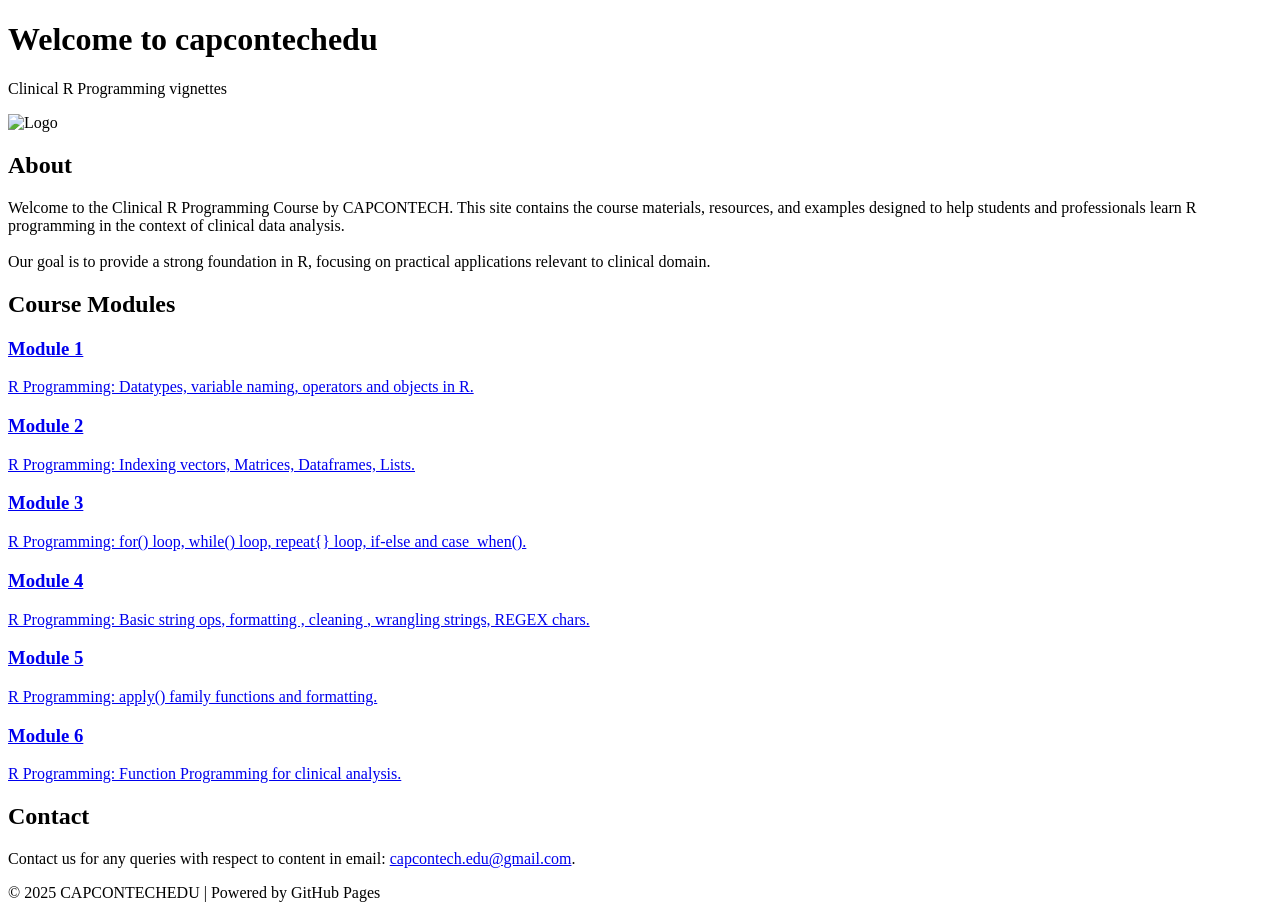
==== index.html @ c860b98e "update contact info" ====
<!DOCTYPE html>
<html lang="en">
  <head>
    <meta charset="UTF-8" />
    <meta name="viewport" content="width=device-width, initial-scale=1.0" />
    <title>Capcontech: Clinical R Programming course</title>

    <!--include favicon -->
    <link rel="icon" type="image/png" href="./docs/css/logo.png" />

    <!--External style sheet-->
    <link rel="stylesheet" href="./docs/css/style.css" />

    <script>
      window.addEventListener("scroll", () => {
        document.body.classList.toggle("scrolled", window.scrollY > 20);
      });
    </script>
  </head>

  <body>
    <header id="main-header">
      <div class="header-content">
        <div class="header-text">
          <h1>Welcome to capcontechedu</h1>
          <p>Clinical R Programming vignettes</p>
        </div>
        <div class="header-logo">
          <img src="./docs/css/logo.png" alt="Logo" />
        </div>
      </div>
    </header>

    <!--<main>-->

    <section class="section">
      <h2>About</h2>
      <p>
        Welcome to the Clinical R Programming Course by CAPCONTECH. This site
        contains the course materials, resources, and examples designed to help
        students and professionals learn R programming in the context of
        clinical data analysis.
        <br /><br />
        Our goal is to provide a strong foundation in R, focusing on practical
        applications relevant to clinical domain.
      </p>
    </section>

    <section class="section">
      <h2>Course Modules</h2>

      <div class="card-grid">
        <a href="./docs/CRP-datatypes.html" class="card">
          <h3>Module 1</h3>
          <p>
            R Programming: Datatypes, variable naming, operators and objects in
            R.
          </p>
        </a>

        <a href="./docs/CRP-Indexing.html" class="card">
          <h3>Module 2</h3>
          <p>R Programming: Indexing vectors, Matrices, Dataframes, Lists.</p>
        </a>

        <a href="./docs/CRP-loops-and-conditional-format.html" class="card">
          <h3>Module 3</h3>
          <p>
            R Programming: for() loop, while() loop, repeat{} loop, if-else and case_when().
          </p>
        </a>
        
        <a href="./docs/CRP-strings.html" class="card">
          <h3>Module 4</h3>
          <p>
            R Programming: Basic string ops, formatting , cleaning , wrangling
            strings, REGEX chars.
          </p>
        </a>

        <a href="./docs/CRP-apply()-and-formatting.html" class="card">
          <h3>Module 5</h3>
          <p>
            R Programming: apply() family functions and formatting.
          </p>
        </a>
        
        <a href="./docs/CRP-function-program.html" class="card">
          <h3>Module 6</h3>
          <p>
            R Programming: Function Programming for clinical analysis.
          </p>
        </a>
        
      </div>
    </section>

    <section class="section">
      <h2>Contact</h2>
      <p>
        Contact us for any queries with respect to content in email:
        <a href="capcontech.edu@gmail.com">capcontech.edu@gmail.com</a>.
      </p>
    </section>

    <!--</main>-->
    <footer>© 2025 CAPCONTECHEDU | Powered by GitHub Pages</footer>

    <script>
      // Shrink logo on scroll
      const header = document.getElementById("main-header");
      const logo = document.querySelector(".header-logo img");

      window.addEventListener("scroll", () => {
        if (window.scrollY > 50) {
          header.classList.add("scrolled");
          logo.classList.add("shrink");
        } else {
          header.classList.remove("scrolled");
          logo.classList.remove("shrink");
        }
      });
    </script>
  </body>
</html>
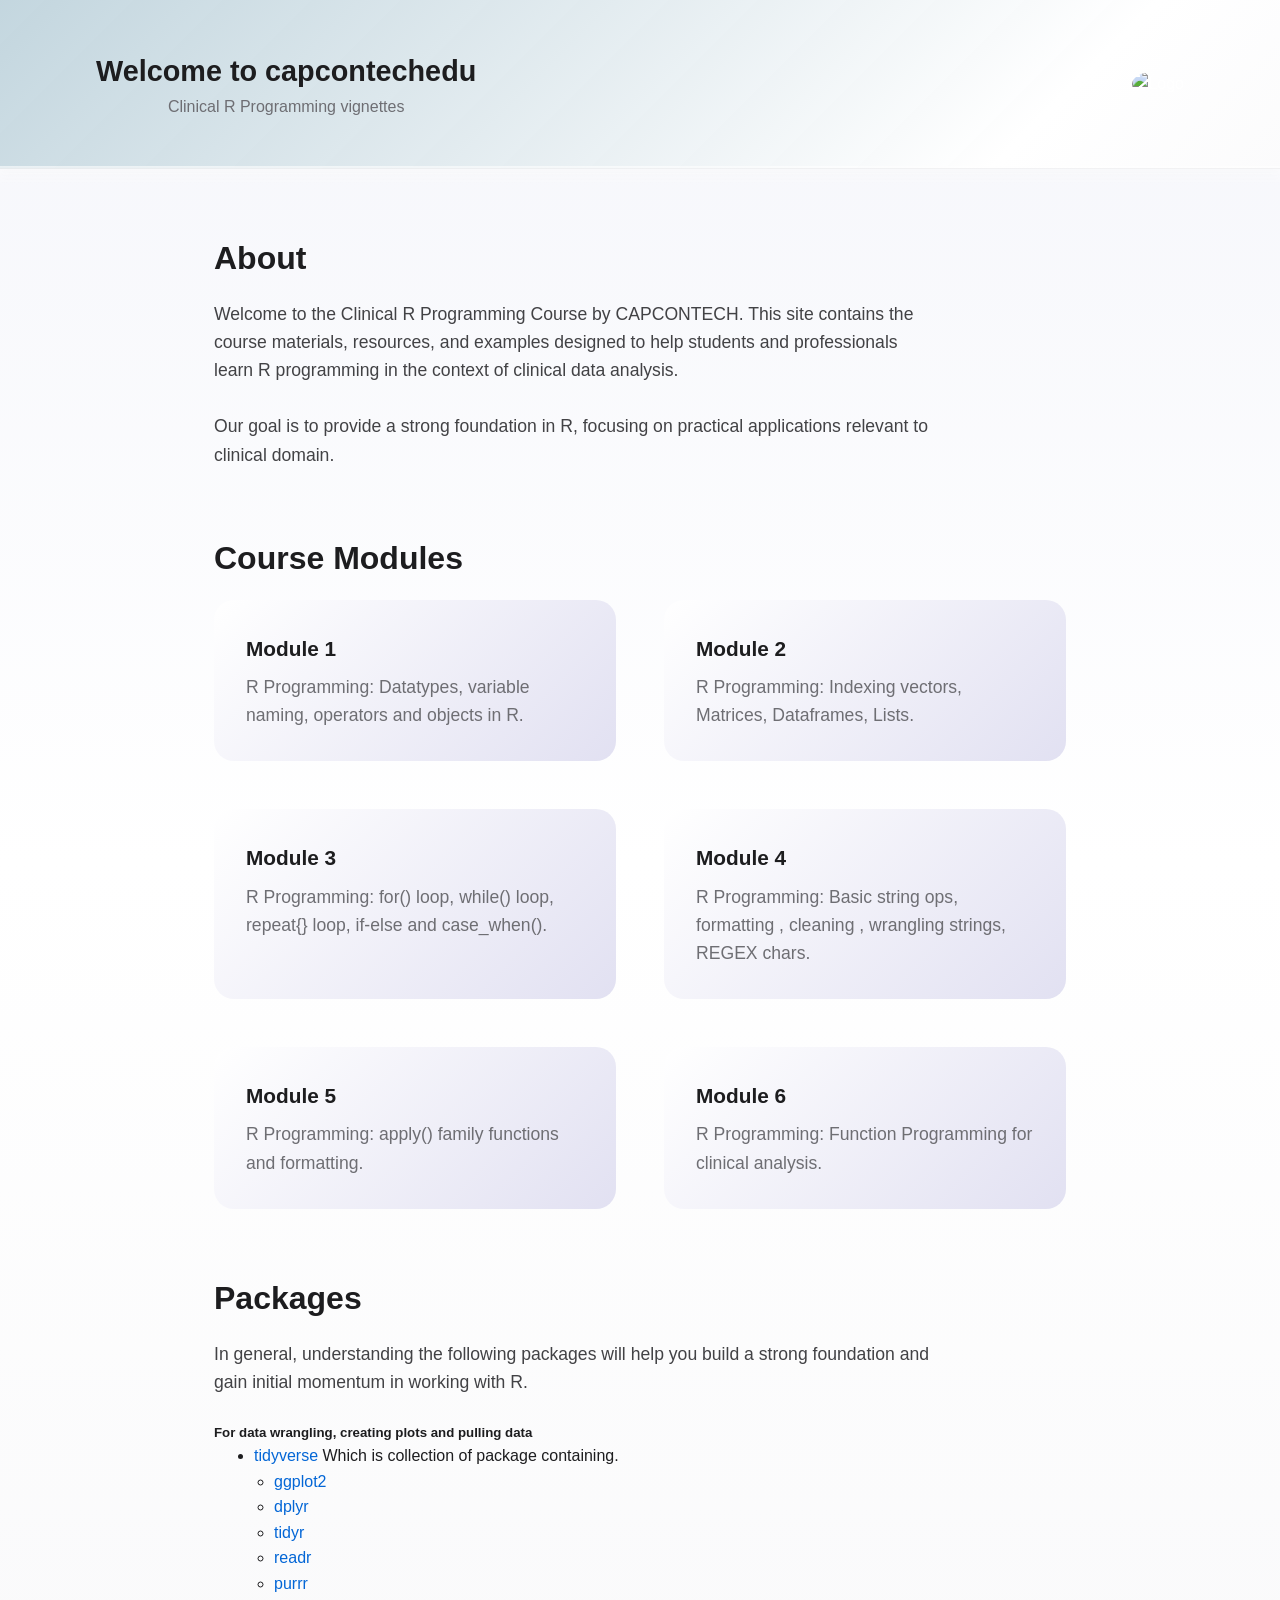
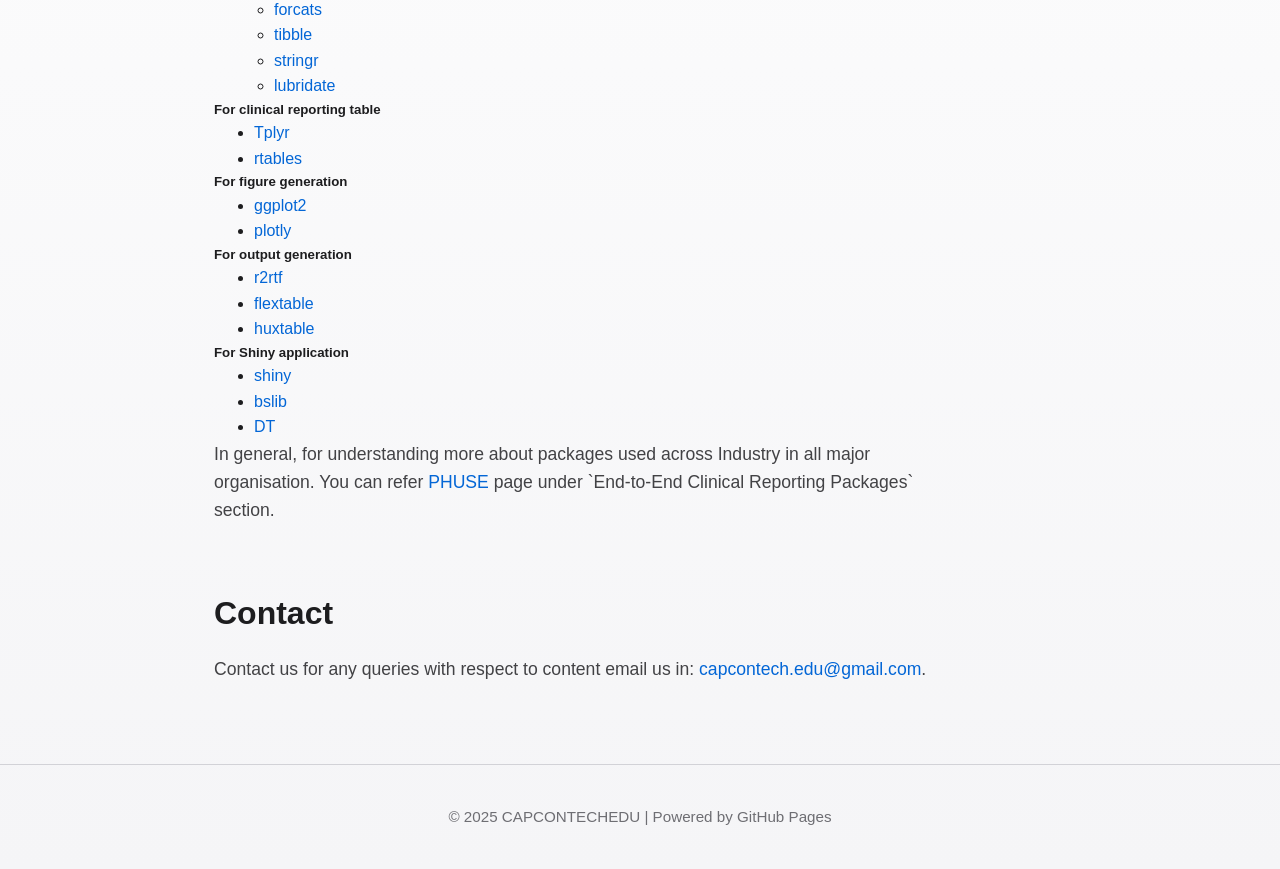
==== commit 47dc2ee4: "update index page" ====
--- a/index.html
+++ b/index.html
@@ -45,7 +45,7 @@
         applications relevant to clinical domain.
       </p>
     </section>
-
+    
     <section class="section">
       <h2>Course Modules</h2>
 
@@ -96,13 +96,63 @@
     </section>
 
     <section class="section">
+      <h2>Packages</h2>
+      <p>In general, understanding the following packages will help you build a strong foundation and gain initial momentum in working with R.</p>
+      <br>
+      <h5>For data wrangling, creating plots and pulling data</h5>
+      <ul>
+        <li class='sublist'><a href="https://tidyverse.org/packages/" target="_blank">tidyverse</a> Which is collection of package containing.</li>
+        <ul>
+          <li><a href="https://ggplot2.tidyverse.org/" target="_blank">ggplot2</a></li>
+          <li><a href="https://dplyr.tidyverse.org/" target='_blank'>dplyr</a></li>
+          <li><a href="https://tidyr.tidyverse.org/" target='_blank'>tidyr</a></li>
+          <li><a href="https://readr.tidyverse.org/" target='_blank'>readr</a></li>
+          <li><a href="https://purrr.tidyverse.org/" target='_blank'>purrr</a></li>
+          <li><a href="https://forcats.tidyverse.org/" target='_blank'>forcats</a></li>
+          <li><a href="https://tibble.tidyverse.org/" target='_blank'>tibble</a></li>
+          <li><a href="https://stringr.tidyverse.org/" target='_blank'>stringr</a></li>
+          <li><a href="https://lubridate.tidyverse.org/" target='_blank'>lubridate</a></li>
+        </ul>
+      </ul>
+      <h5>For clinical reporting table</h5>
+      <ul>
+        <li class='sublist'><a href="https://atorus-research.github.io/Tplyr/" target='_blank'>Tplyr</a></li>
+        <li class='sublist'><a href="https://insightsengineering.github.io/rtables/latest-tag/" target='_blank'>rtables</a></li>
+      </ul>
+      <h5>For figure generation</h5>
+      <ul>
+        <li class='sublist'><a href="https://ggplot2.tidyverse.org/" target="_blank">ggplot2</a></li>
+        <li class='sublist'><a href="https://plotly.com/r/getting-started/" target='_blank'>plotly</a></li>
+
+    </ul>
+      <h5>For output generation</h5>
+      <ul>
+              <li class='sublist'><a href="https://merck.github.io/r2rtf/" target='_blank'>r2rtf</a></li>
+      <li class='sublist'><a href="https://ardata-fr.github.io/flextable-book/" target='_blank'>flextable</a></li>
+      <li class='sublist'><a href="https://hughjonesd.github.io/huxtable/" target='_blank'>huxtable</a></li>
+      </ul>
+      <h5>For Shiny application</h5>
+      <ul>
+          <li class='sublist'><a href="https://cran.r-project.org/package=shiny" target="_blank">shiny</a></li>
+          <li class='sublist'><a href="https://cran.r-project.org/package=bslib" target="_blank">bslib</a></li>
+          <li class='sublist'><a href="https://cran.r-project.org/package=DT" target="_blank">DT</a></li>
+      </ul>
+    
+    <p>
+      In general, for understanding more about packages used across Industry in all major organisation. You can refer
+      <a hrf="https://pharmaverse.org/e2eclinical/">PHUSE</a> page under `End-to-End Clinical Reporting Packages` section.
+    </p>
+    </section>
+    
+    
+    <section class="section">
       <h2>Contact</h2>
       <p>
-        Contact us for any queries with respect to content in email:
+        Contact us for any queries with respect to content email us in:
         <a href="capcontech.edu@gmail.com">capcontech.edu@gmail.com</a>.
       </p>
     </section>
-
+    
     <!--</main>-->
     <footer>© 2025 CAPCONTECHEDU | Powered by GitHub Pages</footer>
 
--- a/docs/css/style.css
+++ b/docs/css/style.css
@@ -0,0 +1,313 @@
+/* =========================================================
+   RESET
+   ========================================================= */
+* {
+  margin: 0;
+  padding: 0;
+  box-sizing: border-box;
+}
+
+/* =========================================================
+   BASE / GLOBAL
+   ========================================================= */
+html {
+  min-height: 100%;
+}
+
+body {
+  font-family: -apple-system, BlinkMacSystemFont, "Segoe UI",
+    Roboto, Helvetica, Arial, sans-serif;
+  color: #1d1d1f;
+  line-height: 1.6;
+
+  /* Global Apple-style gradient */
+  background: linear-gradient(
+    180deg,
+    #f5f6fb 0%,
+    #ffffff 35%,
+    #f5f5f7 100%
+  );
+}
+
+a {
+  color: #0366d6;
+  text-decoration: none;
+}
+
+a:hover {
+  text-decoration: underline;
+}
+
+ul ul {
+  margin-left: 40px;
+}
+
+ul {
+  margin-left: 20px;
+}
+
+.sublist {
+  margin-left: 20px;
+}
+/* =========================================================
+   TYPOGRAPHY
+   ========================================================= */
+h1 {
+  color: #1d1d1f;
+}
+
+h2 {
+  font-size: 2rem;
+  font-weight: 600;
+  color: #1d1d1f;
+  margin-bottom: 1rem;
+}
+
+p {
+  color: #424245;
+}
+
+/* =========================================================
+   HEADER (YOUR FINAL DESIGN)
+   ========================================================= */
+header {
+  position: sticky;
+  top: 0;
+  z-index: 100;
+
+   padding: 2.5rem 1rem;
+  text-align: center;
+
+  background: linear-gradient(
+    135deg,
+   /* #dedef2 0%,*/
+   #c0d4ddf2,
+    #ffffff 40%,
+    #e8e8ed 100%
+  );
+  background-size: 200% 200%;
+
+  border-bottom: 1px solid rgba(210, 210, 215, 0.6);
+
+  backdrop-filter: saturate(180%) blur(20px);
+  -webkit-backdrop-filter: saturate(180%) blur(20px);
+
+  box-shadow: 0 4px 12px rgba(0, 0, 0, 0.03);
+
+  /* transition:
+    padding 0.4s ease,
+    box-shadow 0.4s ease;*/
+
+  animation: headerGradientShift 18s ease infinite;
+}
+
+header h1 {
+  font-size: 2.8rem;
+  font-weight: 600;
+  margin-bottom: 0.6rem;
+
+  transition:
+    opacity 0.35s ease,
+    transform 0.35s ease,
+    /*max-height 0.35s ease,
+    margin 0.35s ease;*/
+}
+
+header p {
+  font-size: 1.15rem;
+  color: #6e6e73;
+  max-width: 720px;
+  margin: 0 auto;
+
+  transition:
+    opacity 0.35s ease,
+   /* font-size 0.35s ease,*/
+    transform 0.35s ease;
+}
+/* =========================================================
+   HEADER SCROLL STATE (CSS-ONLY)
+   ========================================================= */
+
+body.scrolled header {
+  padding: 0.6rem 0.75rem; /* ~25% height */
+  box-shadow: 0 2px 8px rgba(0, 0, 0, 0.08);
+}
+
+/* Hide H1 on scroll */
+body.scrolled header h1 {
+  opacity: 0;
+  transform: translateY(-12px) scale(0.95);
+  pointer-events: none;
+ /* max-height: 0;
+  margin: 0;
+  overflow: hidden;*/
+}
+
+/* Keep subtitle visible with fade */
+body.scrolled header p {
+  opacity: 1;
+  font-size: 1.25rem;          /* slight increase */
+  font-weight: 600;
+  color: #1d1d1f;
+
+  text-align: left;
+  margin: 0;
+  padding-left: 1.5rem;
+
+  transform: translateY(0);
+}
+
+
+header::after {
+  content: "";
+  position: absolute;
+  left: 0;
+  right: 0;
+  bottom: -18px;
+  height: 20px;
+  background: linear-gradient(
+    to bottom,
+    rgba(255, 255, 255, 0.6),
+    rgba(255, 255, 255, 0)
+  );
+  pointer-events: none;
+}
+
+/* =========================================================
+   MAIN CONTENT
+   ========================================================= */
+main {
+  max-width: 900px;
+  margin: 3rem auto;
+  padding: 2.5rem;
+
+  /* Translucent surface */
+  background: rgba(255, 255, 255, 0.65);
+  border-radius: 18px;
+  box-shadow: 0 12px 24px rgba(0, 0, 0, 0.08);
+
+  backdrop-filter: saturate(180%) blur(18px);
+  -webkit-backdrop-filter: saturate(180%) blur(18px);
+}
+
+
+/* =========================================================
+   SECTIONS
+   ========================================================= */
+.section {
+  max-width: 900px;
+  margin: 4rem auto;
+  padding: 0 1.5rem;
+}
+
+.section p {
+  font-size: 1.1rem;
+  max-width: 720px;
+}
+
+/* =========================================================
+   CARDS
+   ========================================================= */
+.card-grid {
+  display: grid;
+  grid-template-columns: repeat(auto-fit, minmax(260px, 1fr));
+  gap: 3rem;
+  margin-top: 1rem;
+}
+
+.card {
+  display: block;
+  padding: 2rem;
+  border-radius: 20px;
+
+  background: linear-gradient(
+    135deg,
+    rgba(255, 255, 255, 0.95),
+    rgba(224, 223, 241, 0.95)
+  );
+
+  color: inherit;
+  transition: transform 0.25s ease, box-shadow 0.25s ease;
+}
+
+.card h3 {
+  font-size: 1.3rem;
+  margin-bottom: 0.5rem;
+}
+
+.card p {
+  color: #6e6e73;
+}
+
+.card:hover {
+  transform: translateY(-4px);
+  box-shadow: 0 14px 30px rgba(0, 0, 0, 0.1);
+  background: linear-gradient(
+    135deg,
+     rgba(255, 255, 255, 0.95),
+    rgba(192, 212, 221, 0.949)
+  );
+}
+
+/* =========================================================
+   FOOTER
+   ========================================================= */
+footer {
+  margin-top: 5rem;
+  text-align: center;
+  padding: 2.5rem 1rem;
+  border-top: 1px solid #d2d2d7;
+  color: #6e6e73;
+  font-size: 0.95rem;
+}
+/* ===============================
+   Sticky Header with Shrinking Logo
+   =============================== */
+
+/* Header */
+#main-header {
+  position: sticky;
+  top: 0;
+  color: white;
+  z-index: 1000;
+  transition: all 0.3s ease;
+}
+
+/* Header layout */
+.header-content {
+  display: flex;
+  justify-content: space-between;
+  align-items: center;
+  padding: 0.5rem 5rem;
+}
+
+/* Header text */
+.header-text h1 {
+  margin: 0;
+  font-size: 1.8rem;
+}
+
+.header-text p {
+  margin: 0;
+  font-size: 1rem;
+}
+
+/* Logo */
+.header-logo img {
+  width: 100px;
+  height: 75px;
+  border-radius: 50%;
+  object-fit: cover;
+  transition: all 0.3s ease;
+}
+
+/* Shrink on scroll */
+#main-header.scrolled {
+  padding: 0.15rem 1rem;
+}
+
+.header-logo img.shrink {
+  width: 40px;
+  height: 40px;
+  border: 0.5px solid #000;
+}
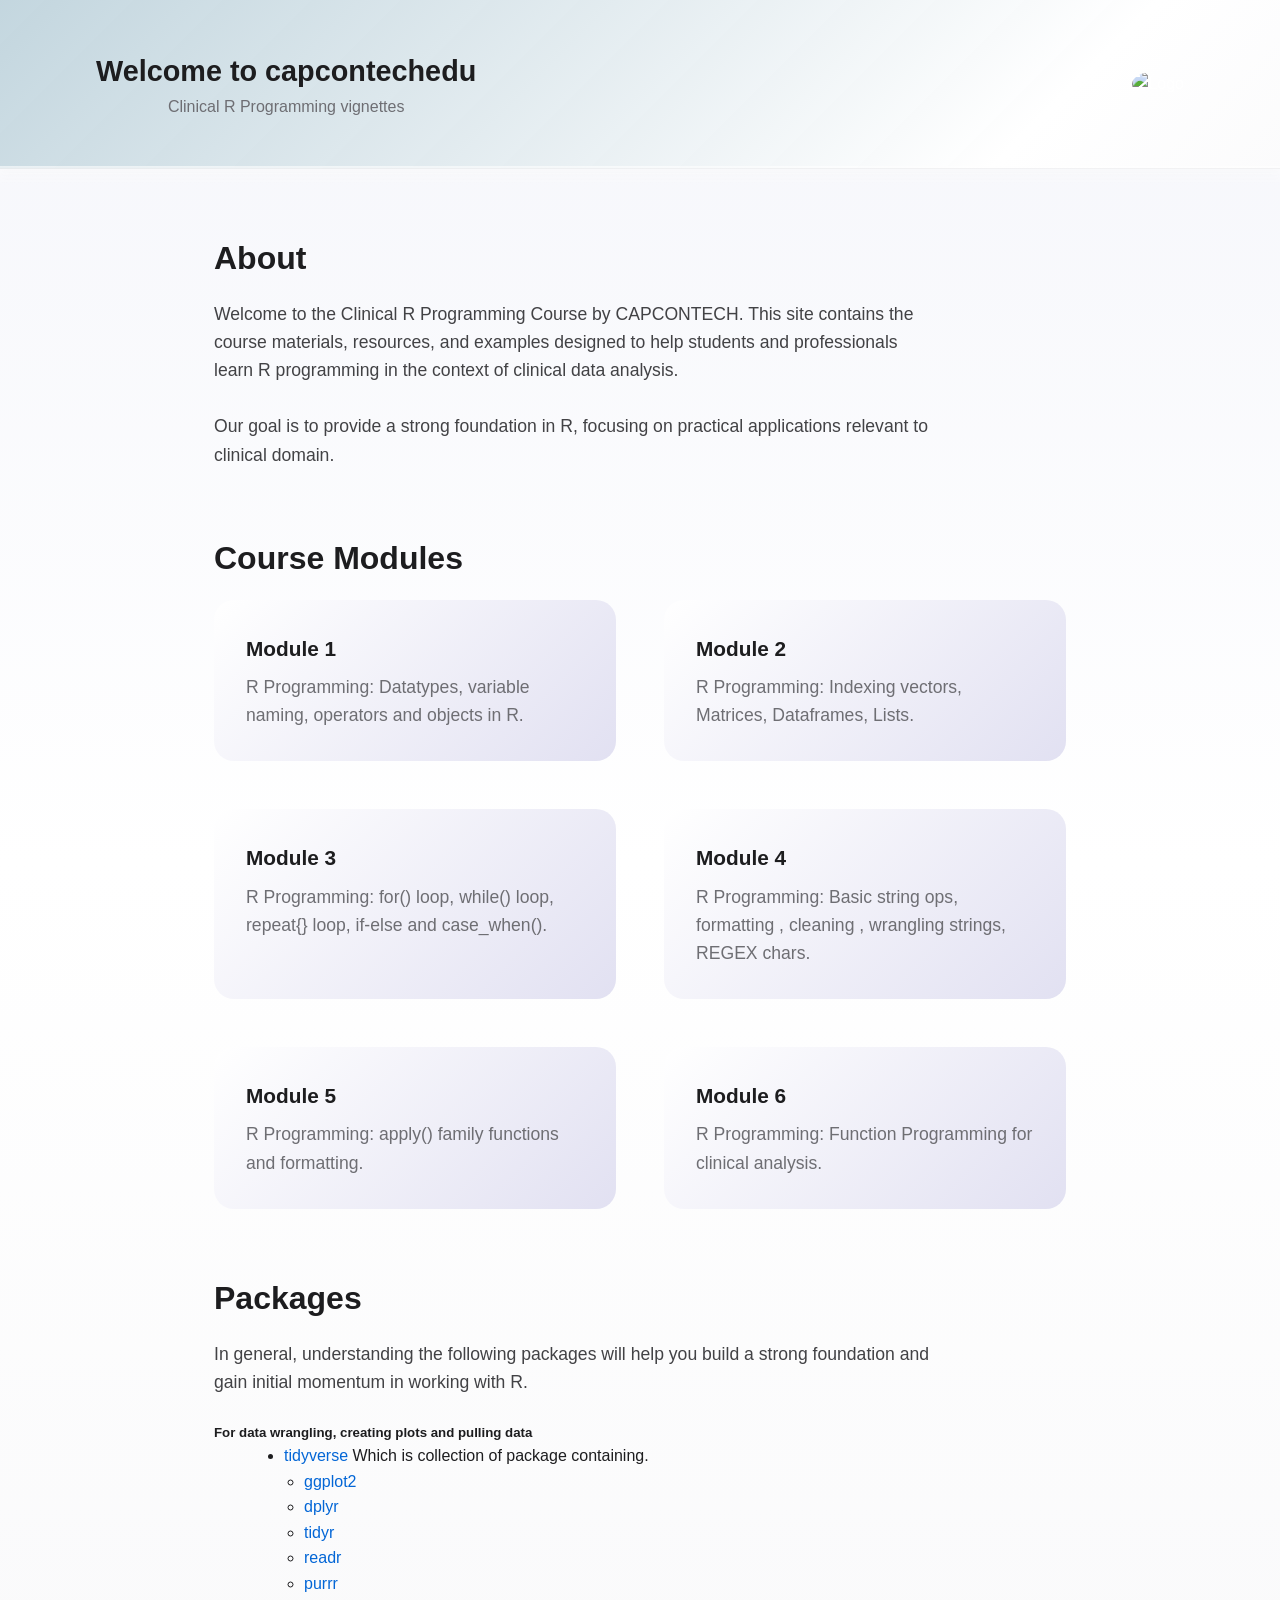
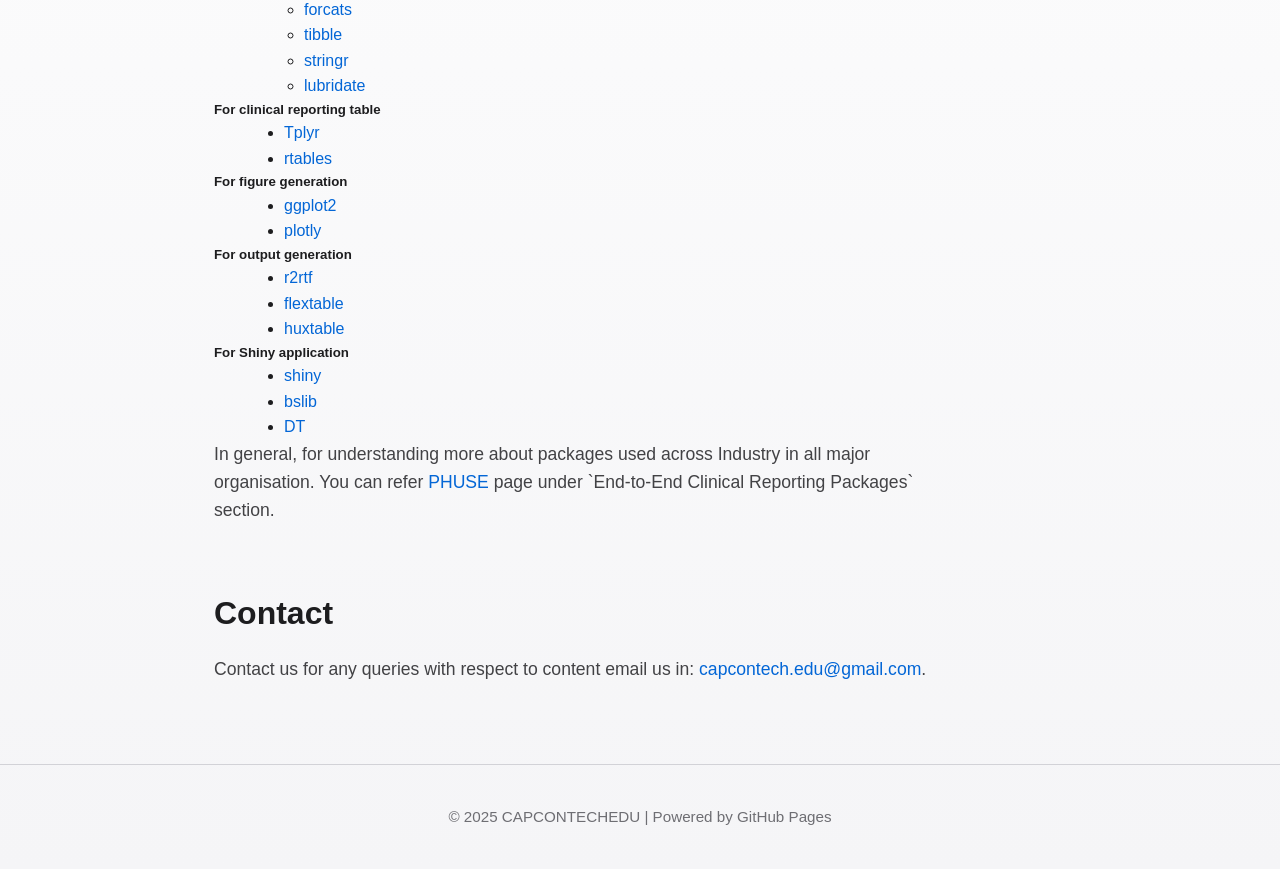
==== commit b6668117: "update style sheet v.3" ====
--- a/index.html
+++ b/index.html
@@ -102,7 +102,7 @@
       <h5>For data wrangling, creating plots and pulling data</h5>
       <ul>
         <li class='sublist'><a href="https://tidyverse.org/packages/" target="_blank">tidyverse</a> Which is collection of package containing.</li>
-        <ul>
+        <ul class='sublist2'>
           <li><a href="https://ggplot2.tidyverse.org/" target="_blank">ggplot2</a></li>
           <li><a href="https://dplyr.tidyverse.org/" target='_blank'>dplyr</a></li>
           <li><a href="https://tidyr.tidyverse.org/" target='_blank'>tidyr</a></li>
--- a/docs/css/style.css
+++ b/docs/css/style.css
@@ -38,8 +38,8 @@
   text-decoration: underline;
 }
 
-ul ul {
-  margin-left: 40px;
+.sublist2 {
+  margin-left: 70px;
 }
 
 ul {
@@ -47,7 +47,7 @@
 }
 
 .sublist {
-  margin-left: 20px;
+  margin-left: 50px;
 }
 /* =========================================================
    TYPOGRAPHY
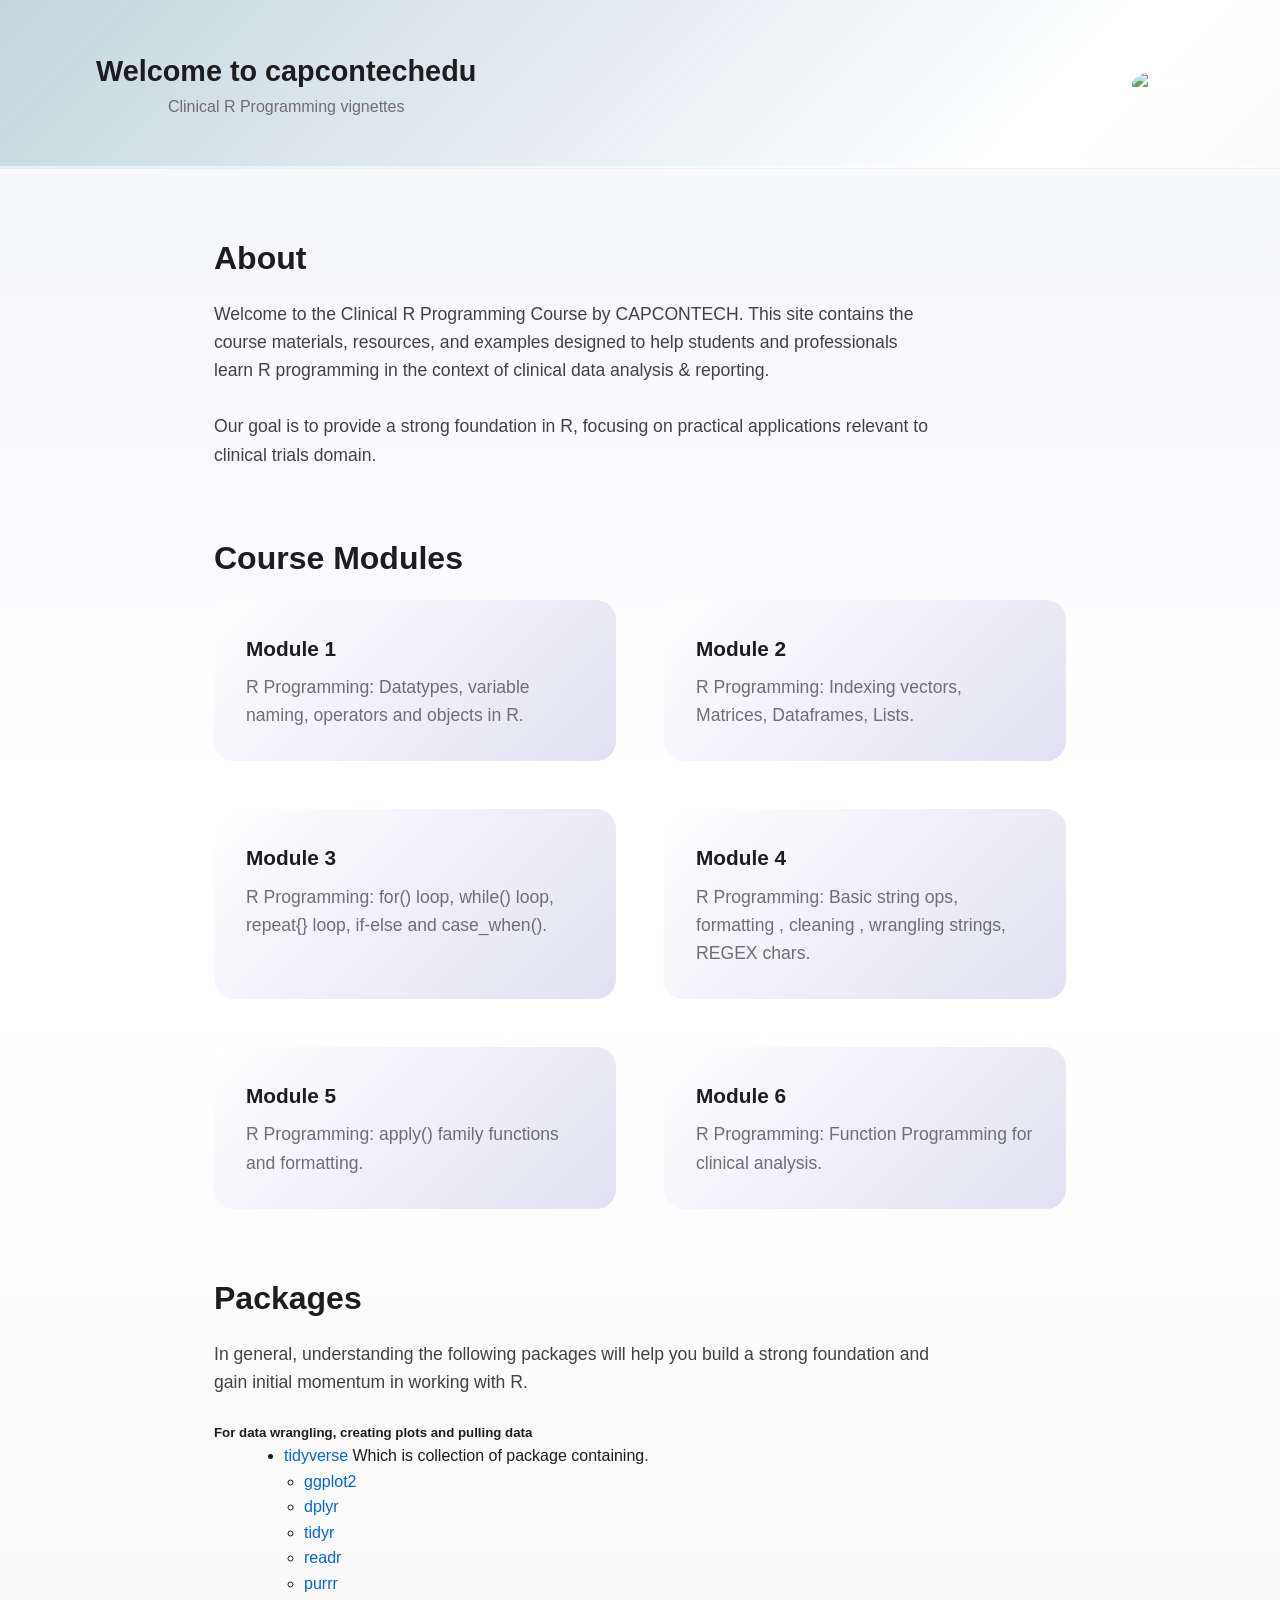
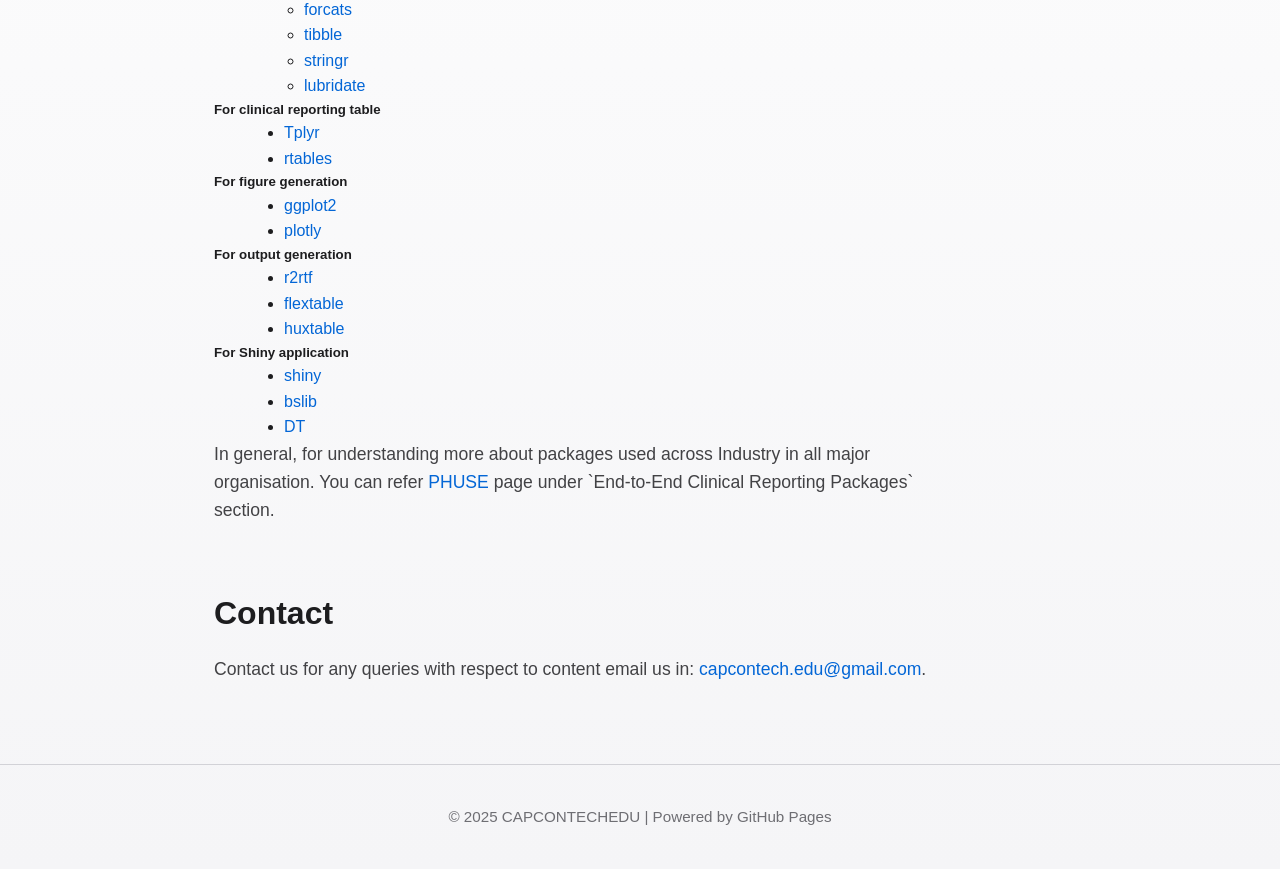
==== commit 901b382e: "update about section" ====
--- a/index.html
+++ b/index.html
@@ -39,10 +39,10 @@
         Welcome to the Clinical R Programming Course by CAPCONTECH. This site
         contains the course materials, resources, and examples designed to help
         students and professionals learn R programming in the context of
-        clinical data analysis.
+        clinical data analysis & reporting.
         <br /><br />
         Our goal is to provide a strong foundation in R, focusing on practical
-        applications relevant to clinical domain.
+        applications relevant to clinical trials domain.
       </p>
     </section>
     
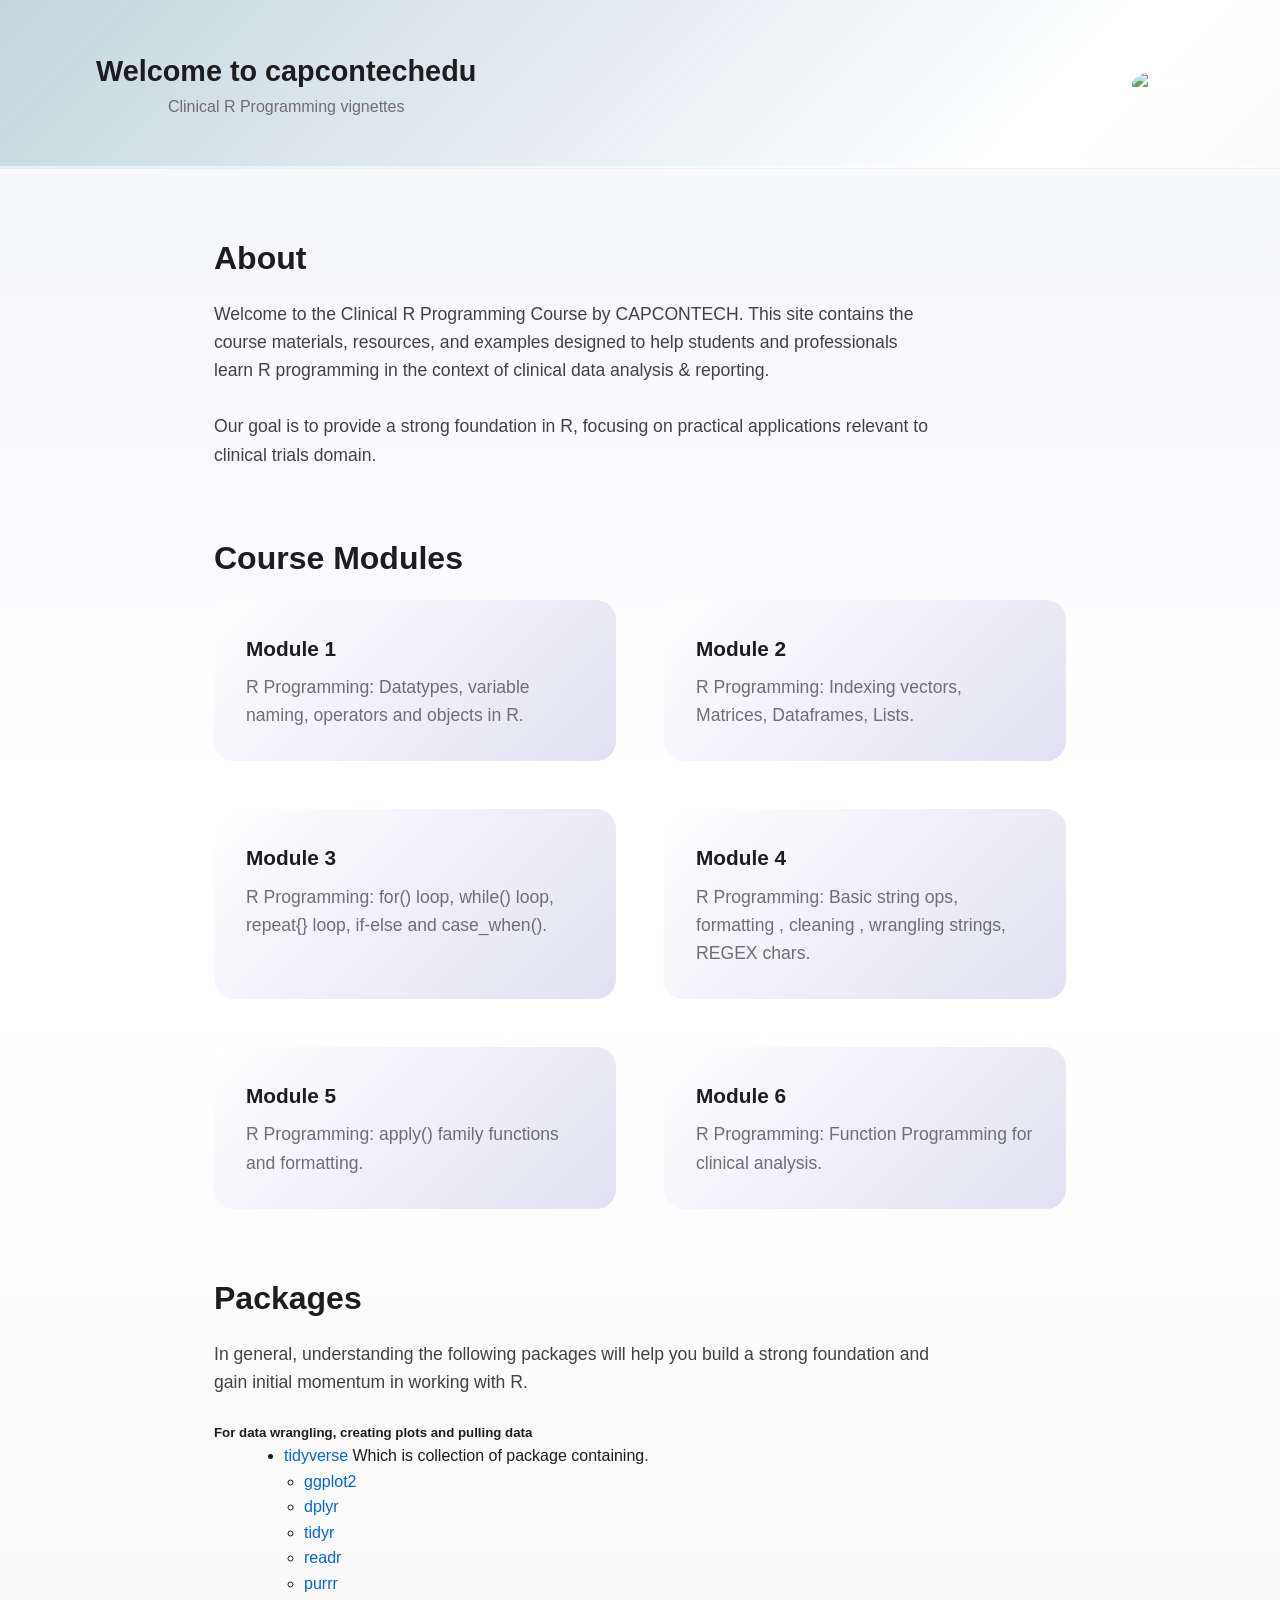
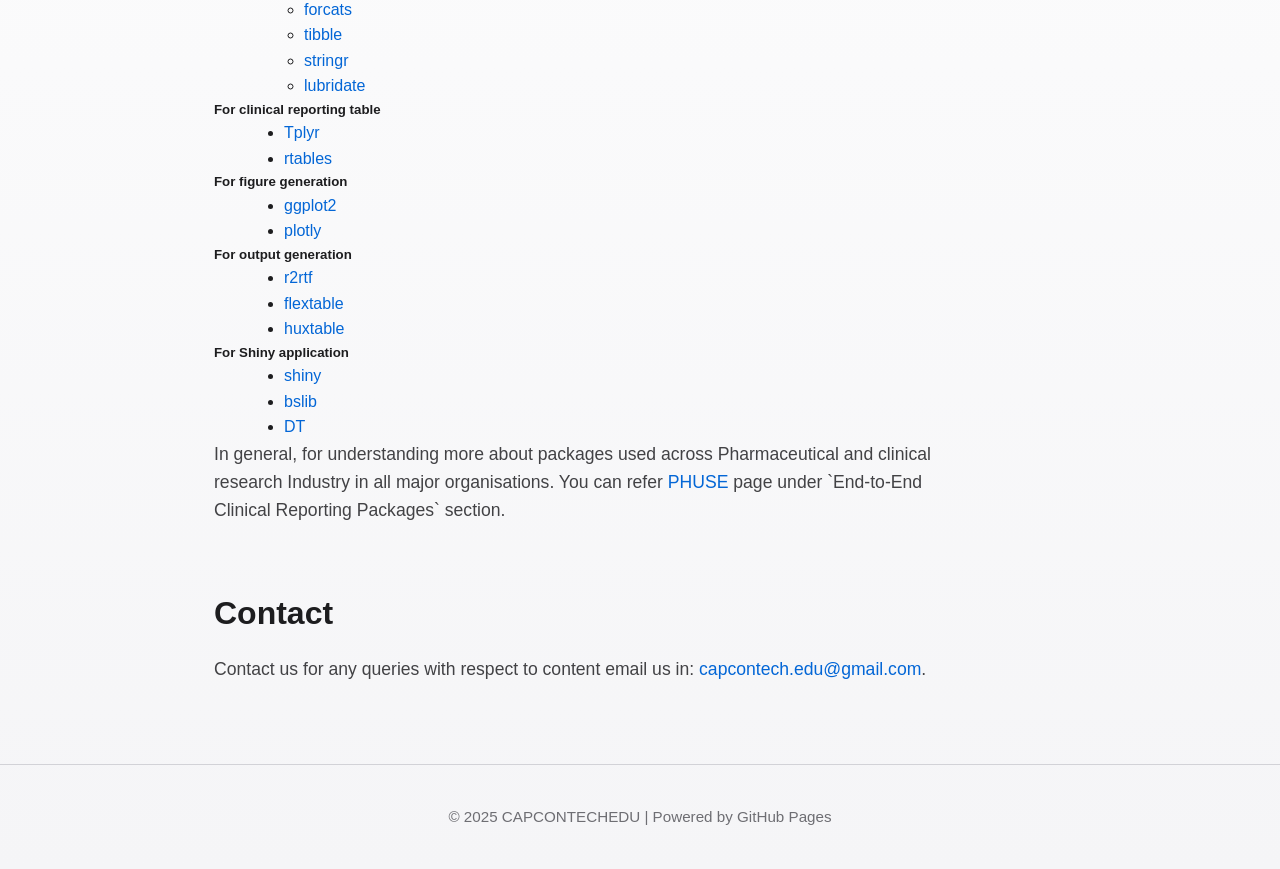
==== commit 28ba5e70: "update package section v2" ====
--- a/index.html
+++ b/index.html
@@ -139,8 +139,8 @@
       </ul>
     
     <p>
-      In general, for understanding more about packages used across Industry in all major organisation. You can refer
-      <a hrf="https://pharmaverse.org/e2eclinical/">PHUSE</a> page under `End-to-End Clinical Reporting Packages` section.
+      In general, for understanding more about packages used across Pharmaceutical and clinical research Industry in all major organisations. You can refer
+      <a href="https://pharmaverse.org/e2eclinical/">PHUSE</a> page under `End-to-End Clinical Reporting Packages` section.
     </p>
     </section>
     
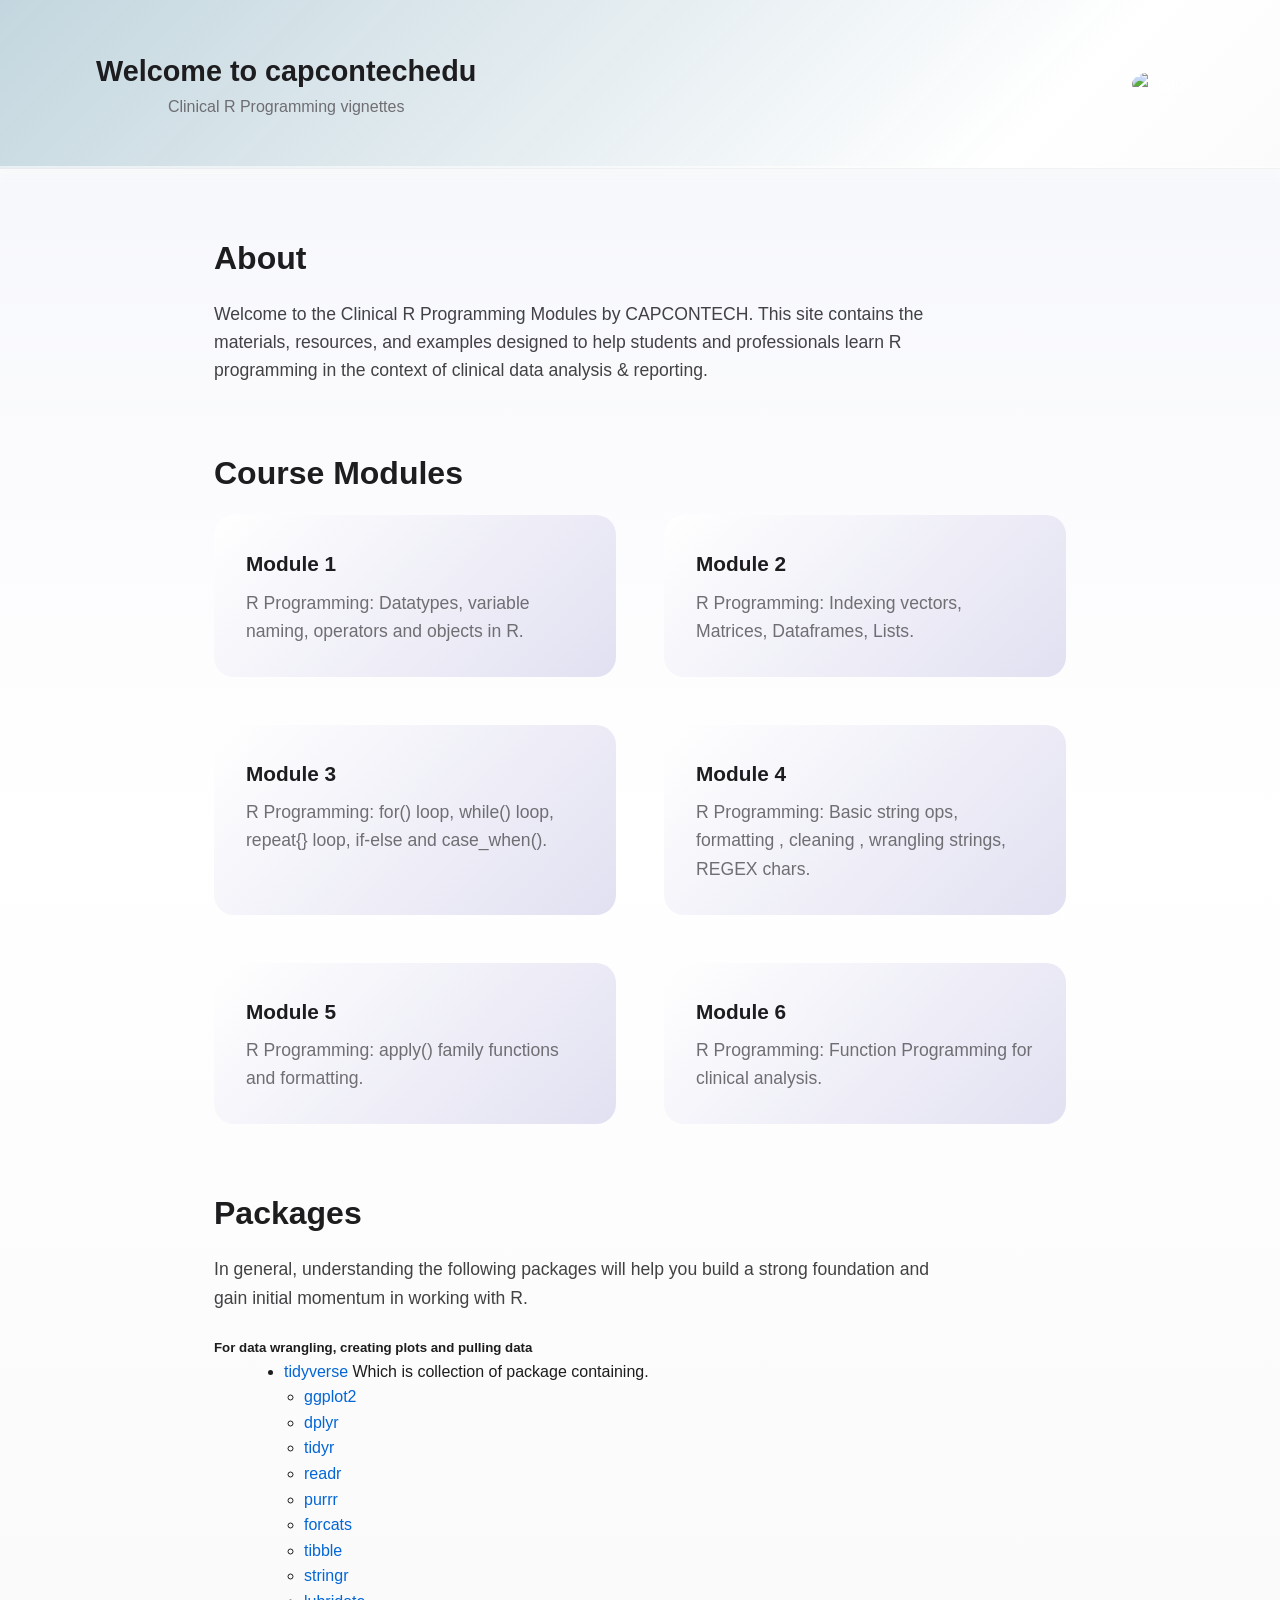
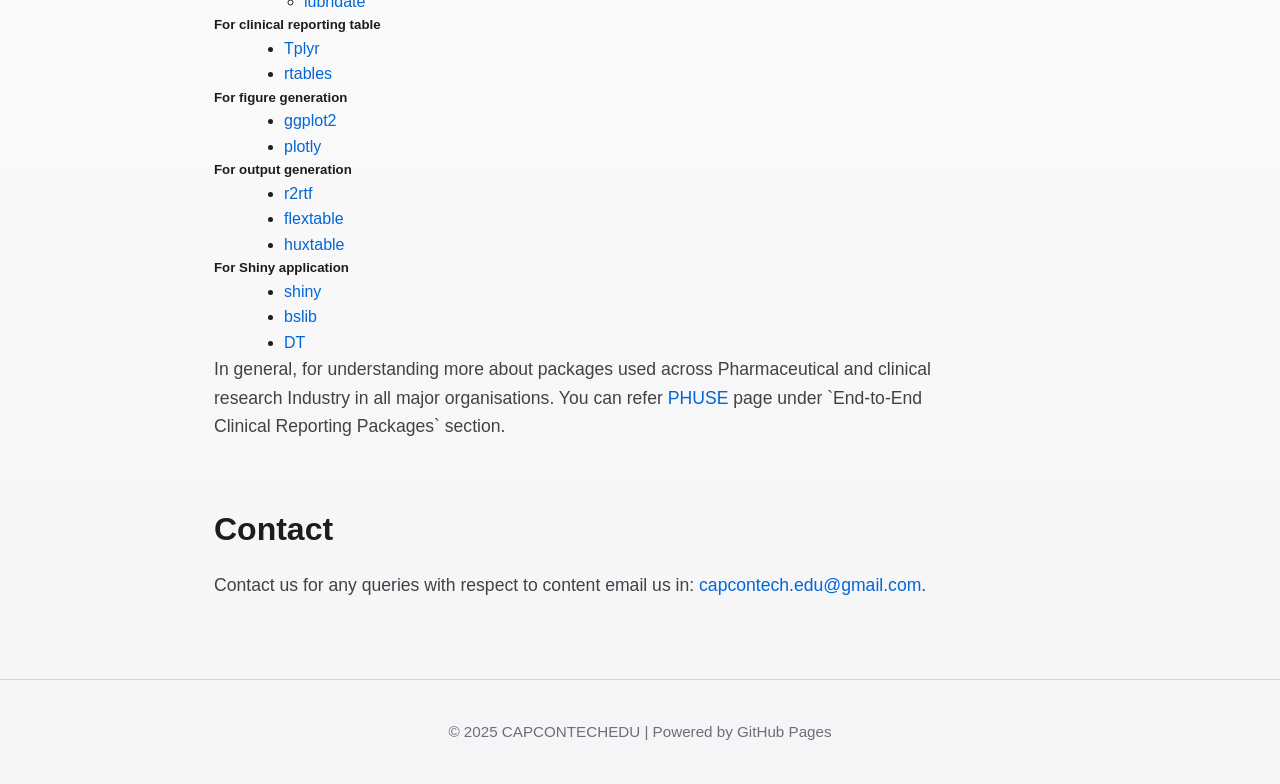
==== commit c80c8681: "updated About section:" ====
--- a/index.html
+++ b/index.html
@@ -36,13 +36,10 @@
     <section class="section">
       <h2>About</h2>
       <p>
-        Welcome to the Clinical R Programming Course by CAPCONTECH. This site
-        contains the course materials, resources, and examples designed to help
+        Welcome to the Clinical R Programming Modules by CAPCONTECH. This site
+        contains the materials, resources, and examples designed to help
         students and professionals learn R programming in the context of
         clinical data analysis & reporting.
-        <br /><br />
-        Our goal is to provide a strong foundation in R, focusing on practical
-        applications relevant to clinical trials domain.
       </p>
     </section>
     
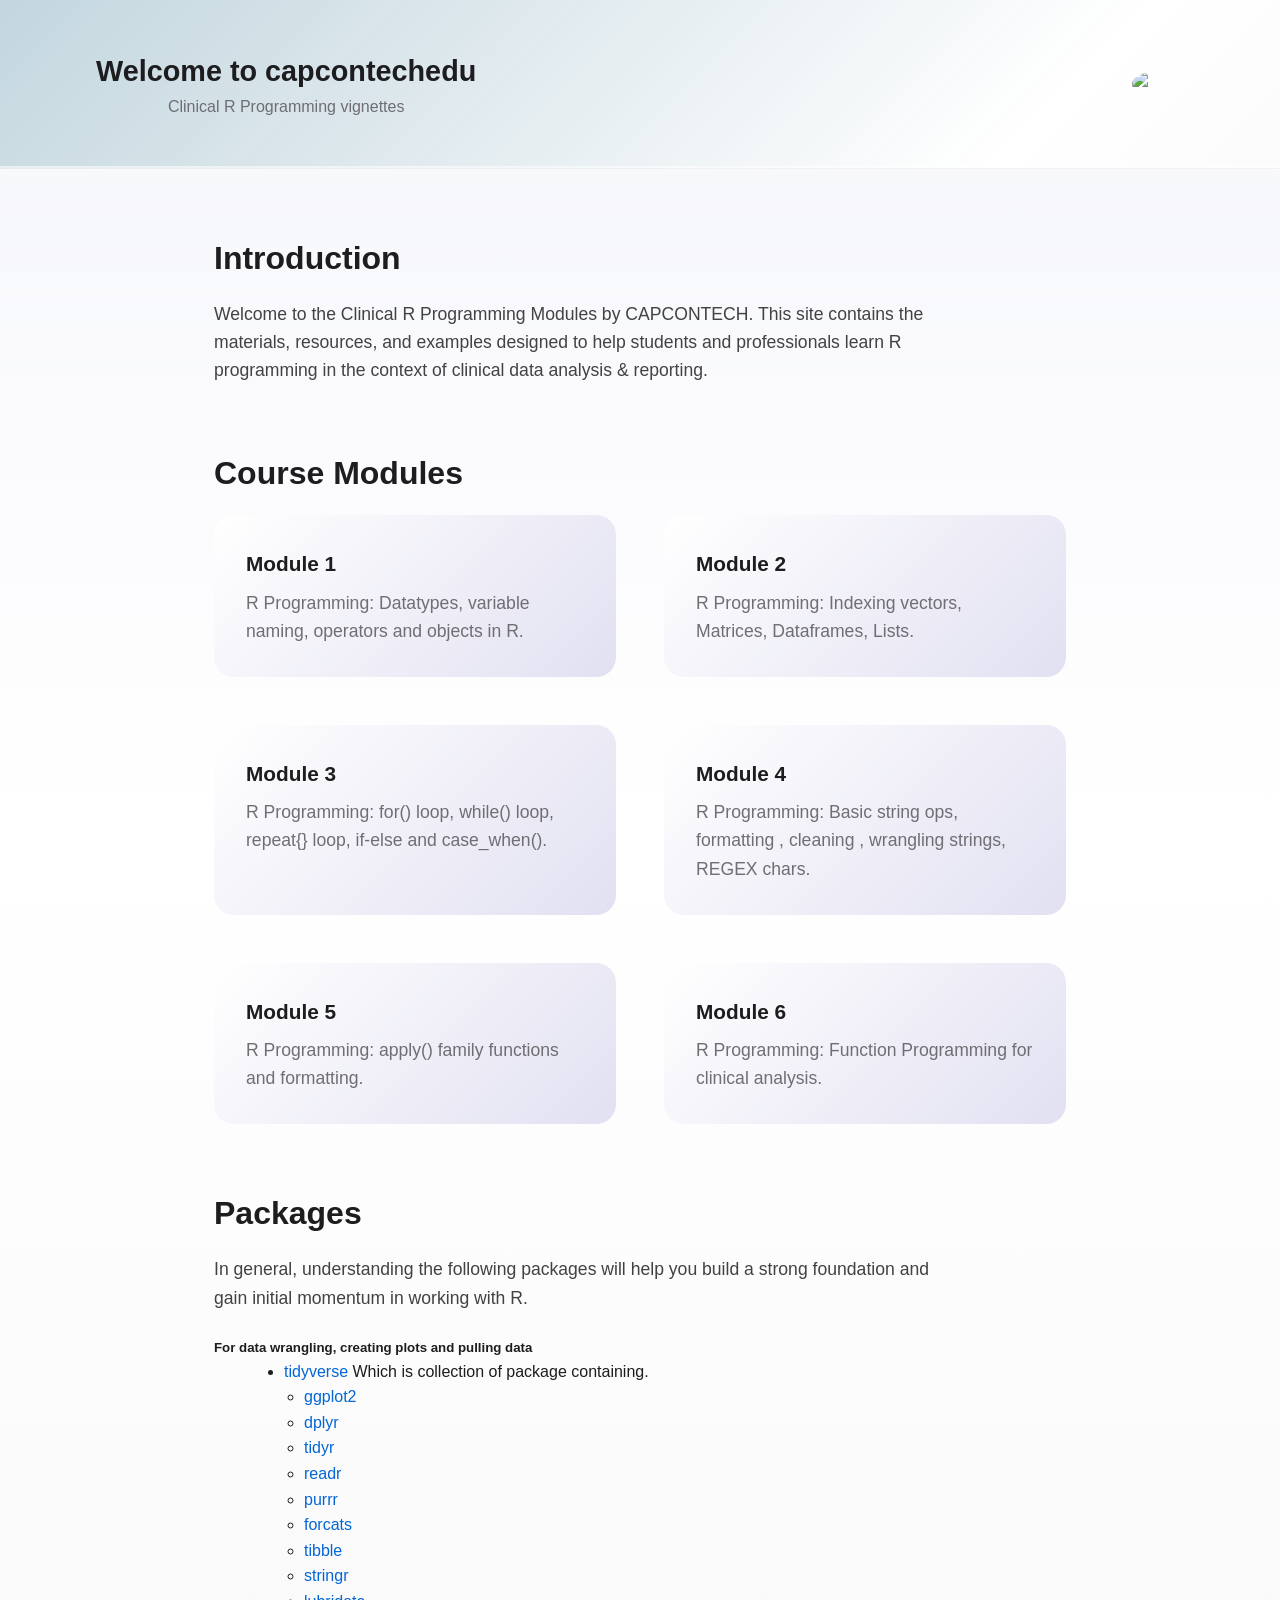
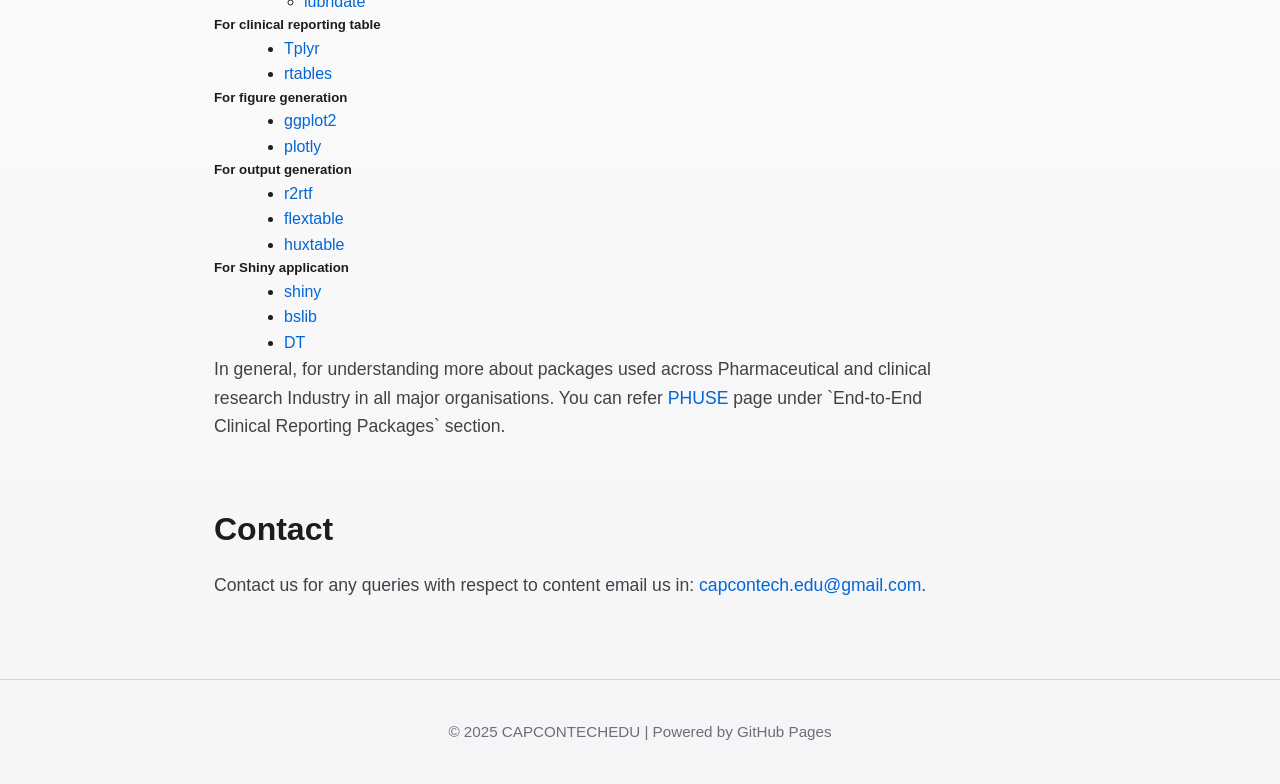
==== commit 6ace5487: "updated About header to Introduction" ====
--- a/index.html
+++ b/index.html
@@ -34,7 +34,7 @@
     <!--<main>-->
 
     <section class="section">
-      <h2>About</h2>
+      <h2>Introduction</h2>
       <p>
         Welcome to the Clinical R Programming Modules by CAPCONTECH. This site
         contains the materials, resources, and examples designed to help
